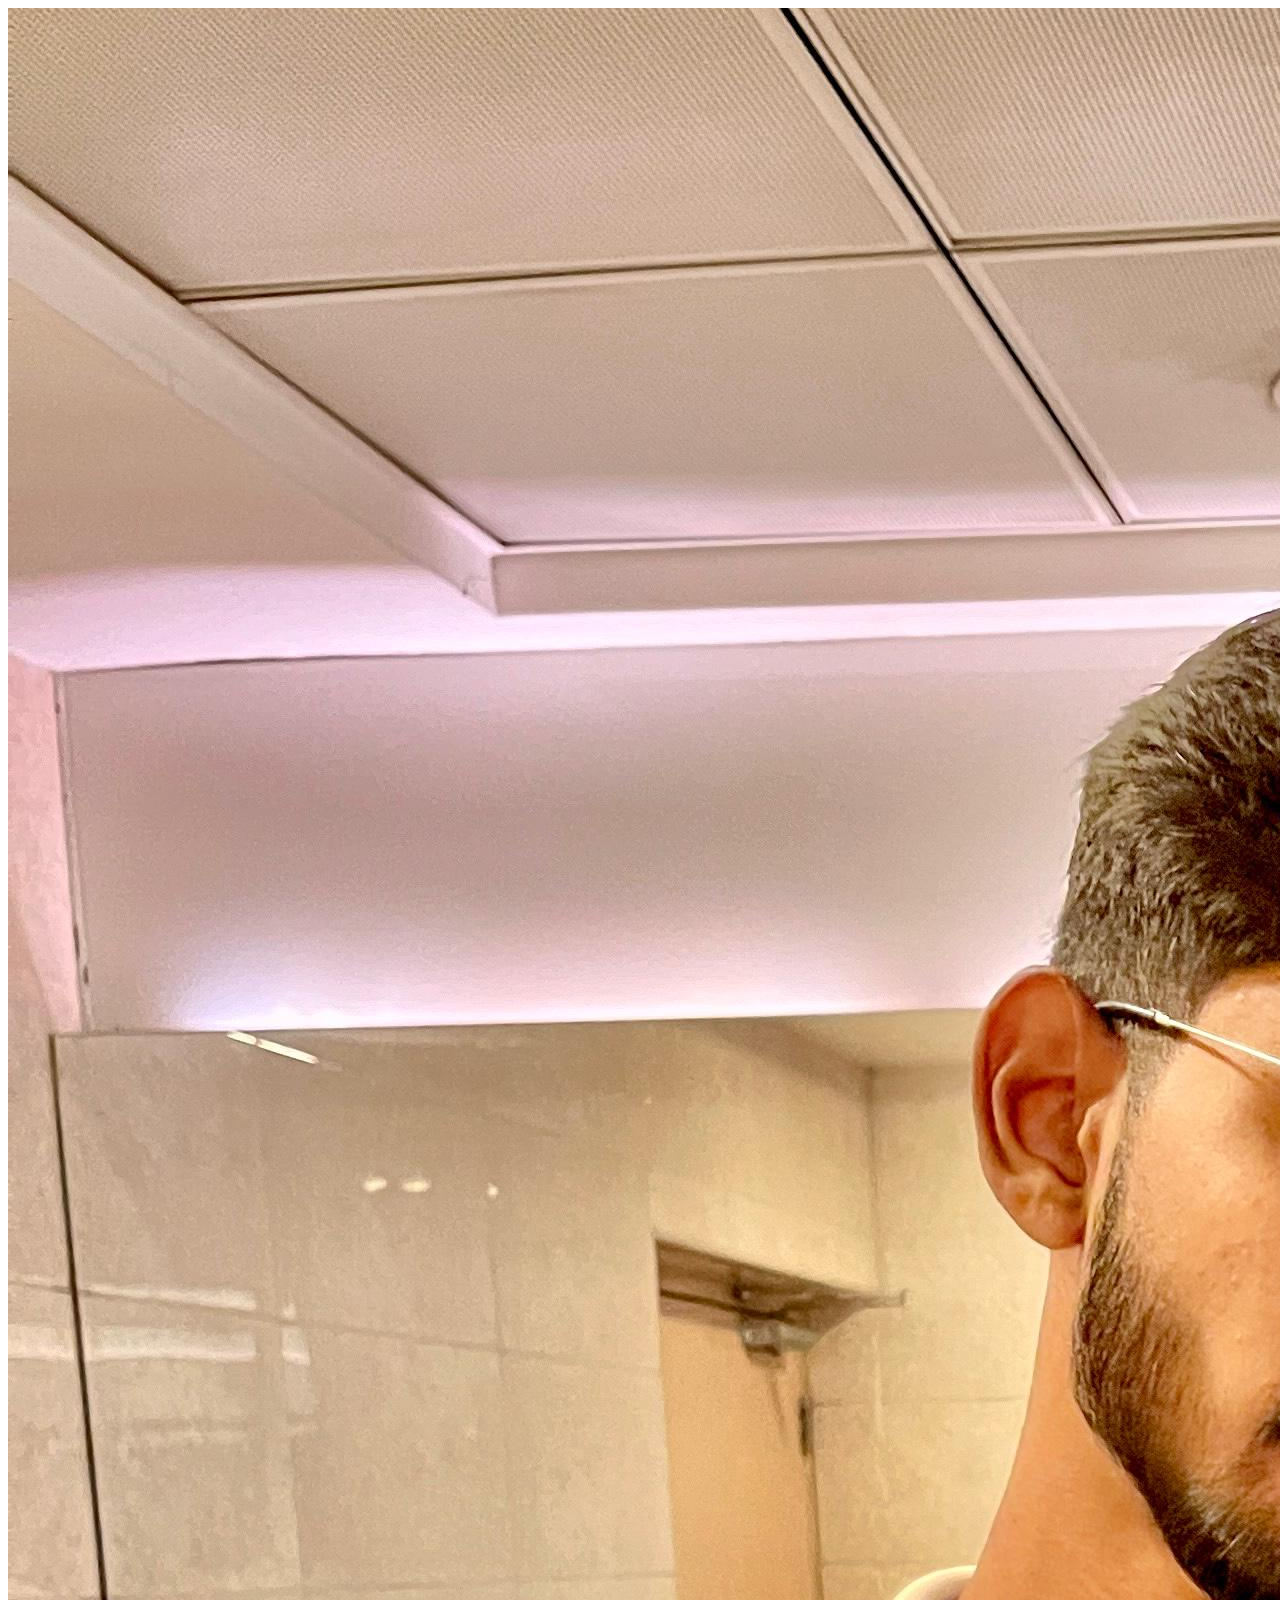
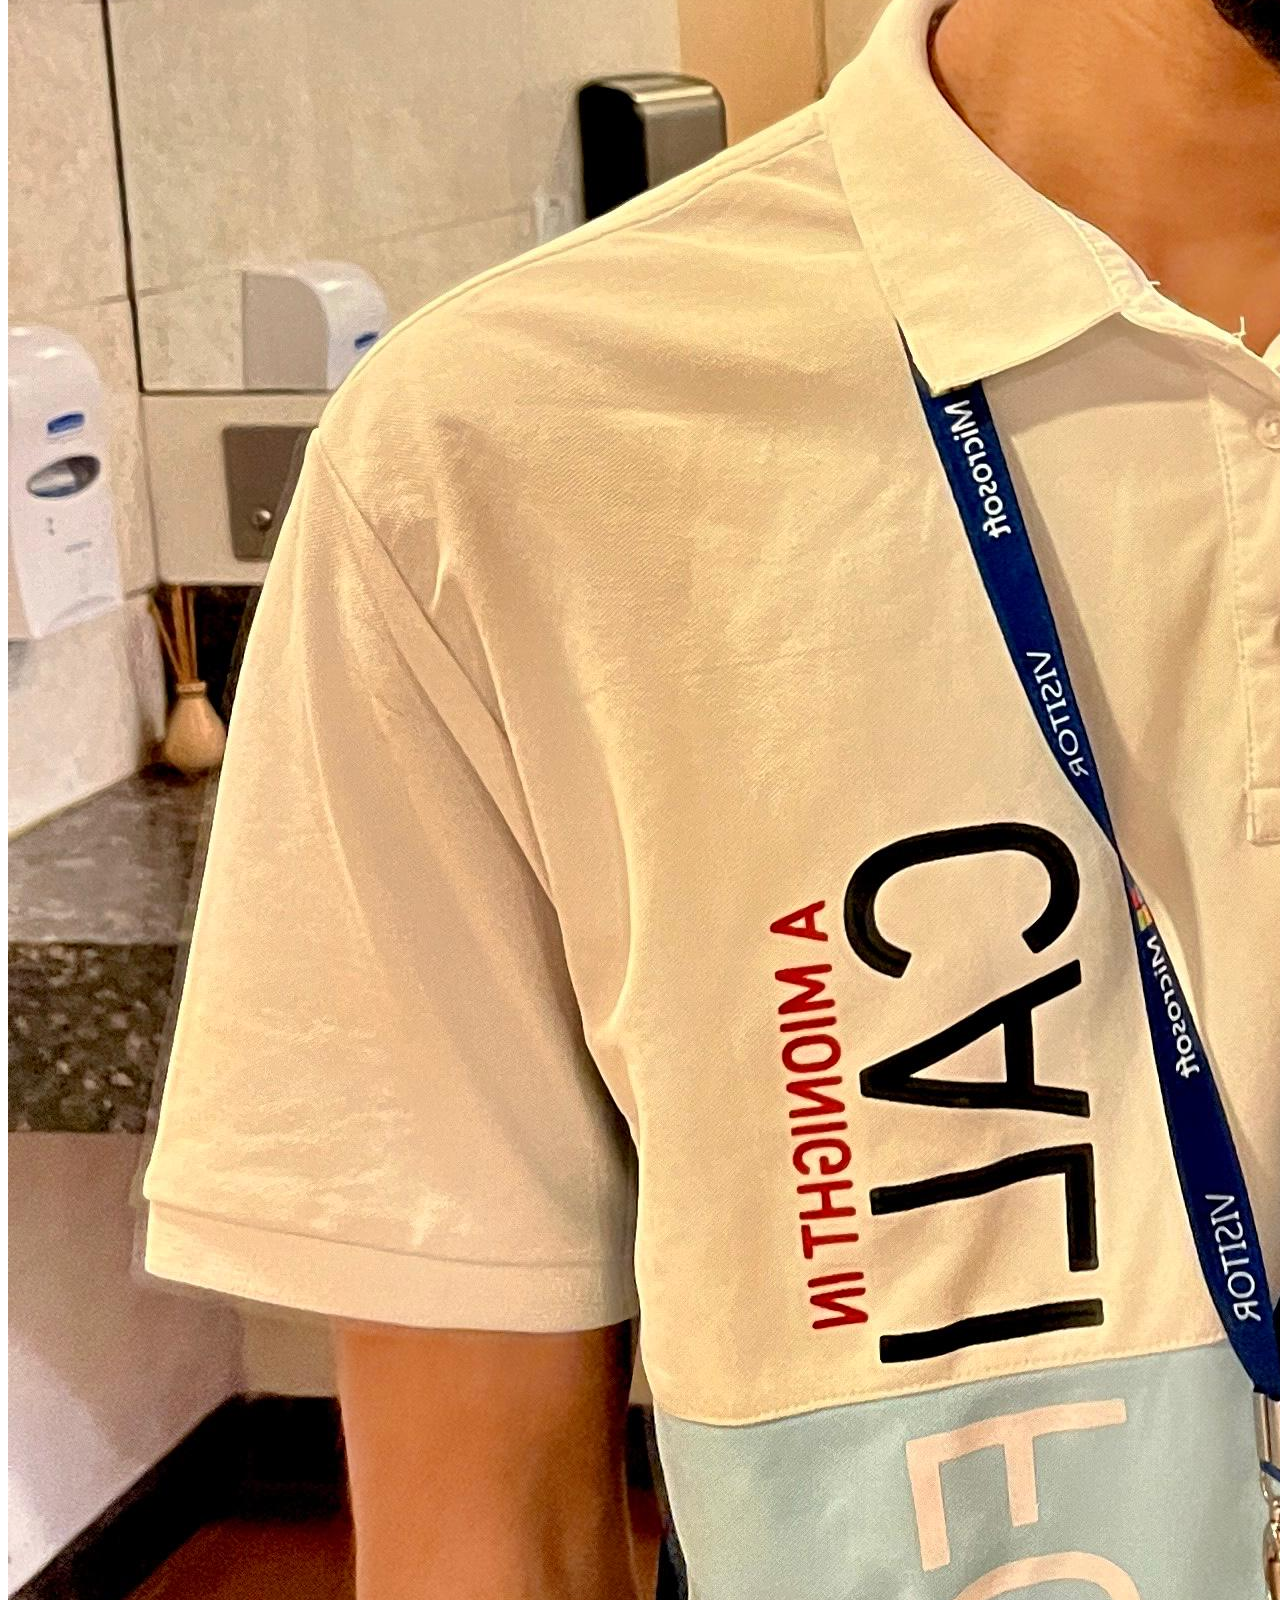
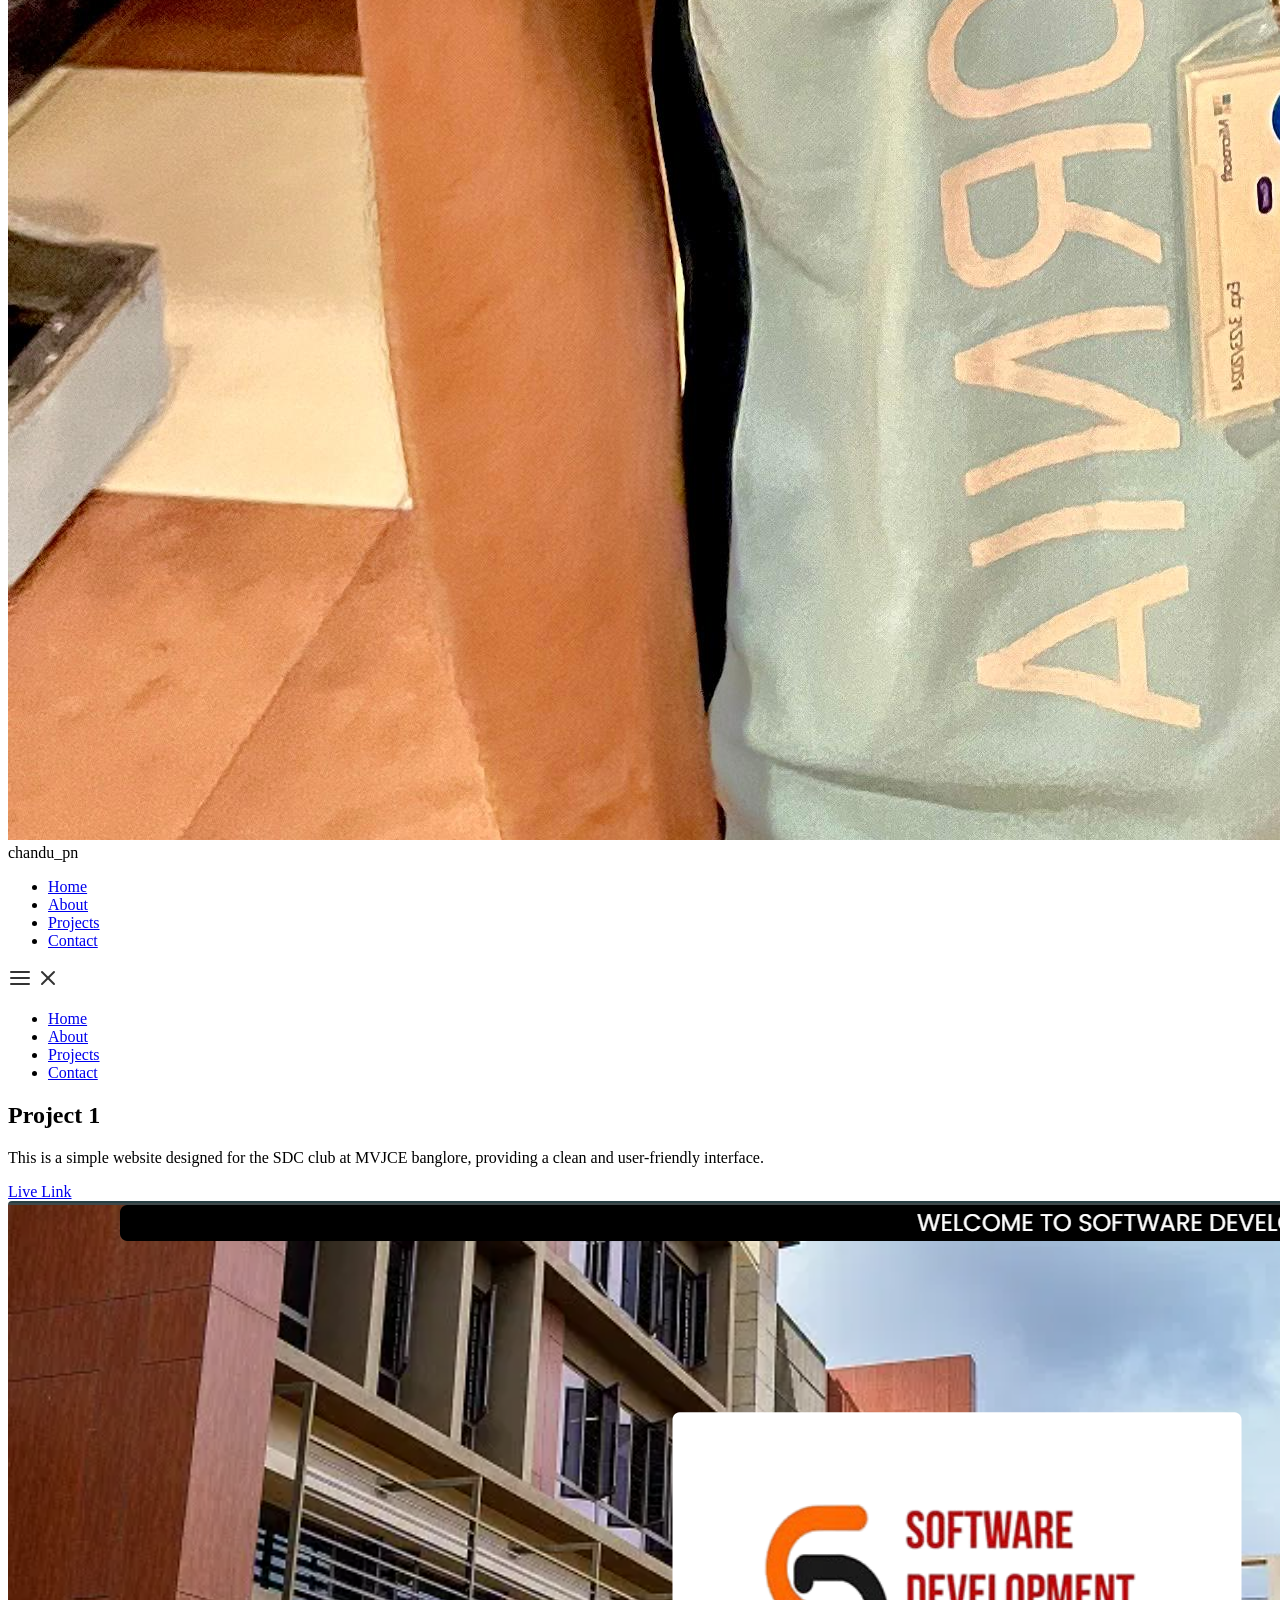
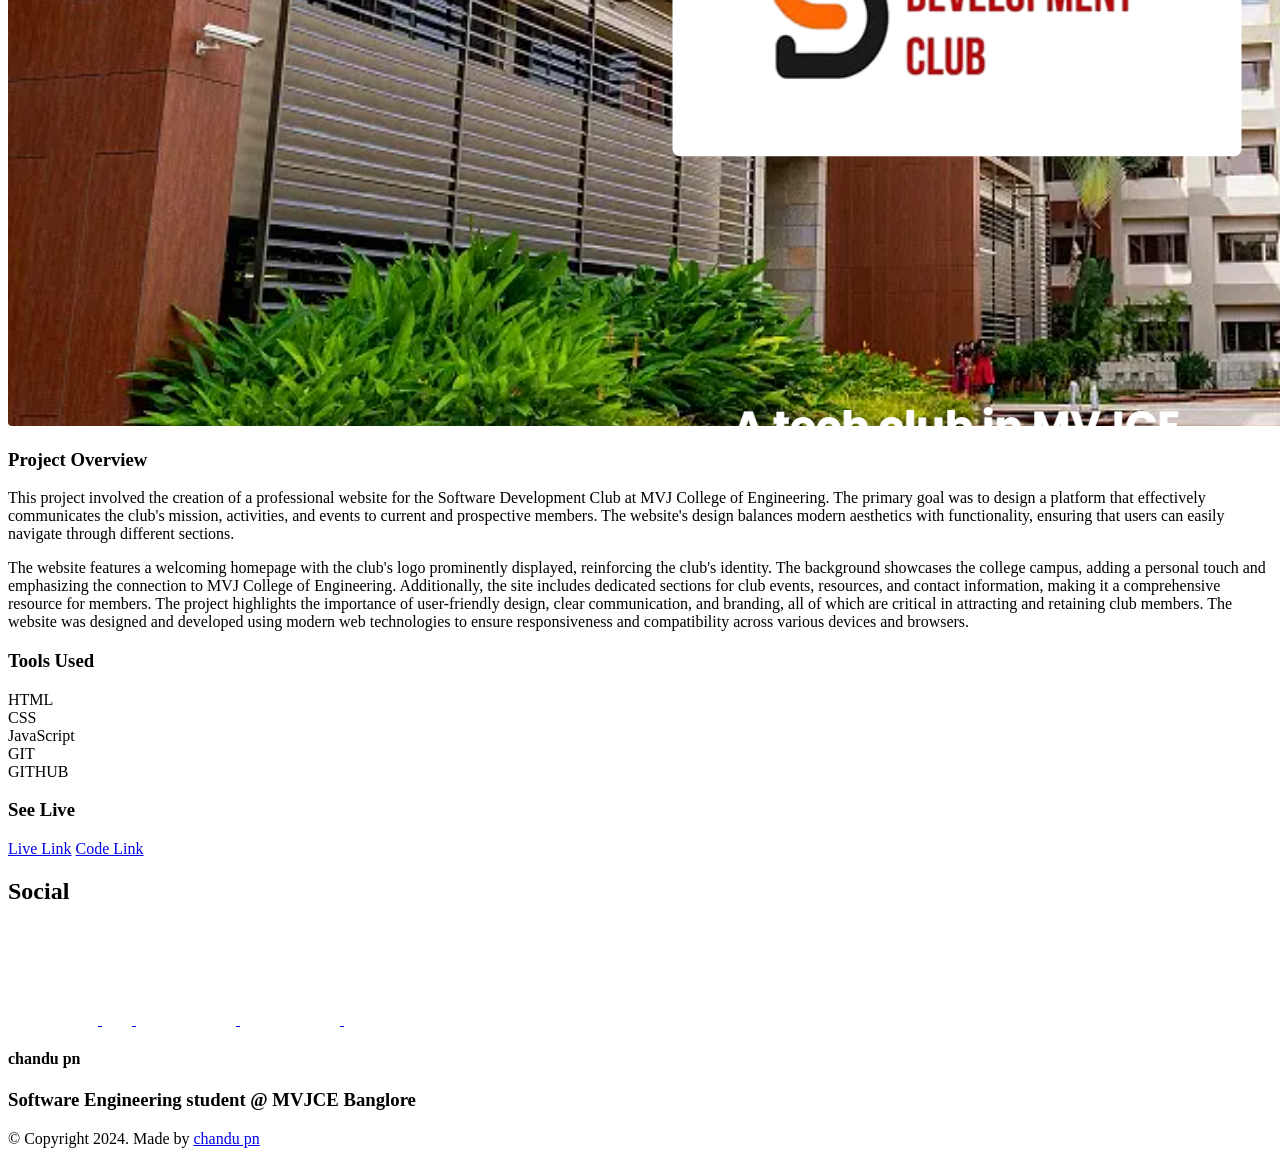
==== project-1.html @ a11f9f8f "first commit" ====
<!DOCTYPE html>
<html lang="en">
  <head>
    <meta charset="UTF-8" />
    <meta name="viewport" content="width=device-width, initial-scale=1.0" />
    <meta http-equiv="X-UA-Compatible" content="ie=edge" />
    <title>Case Study of Project 1</title>
    <meta name="description" content="Case study page of Project" />

    <link rel="stylesheet" href="css/style.css" />

    <link rel="preconnect" href="https://fonts.googleapis.com" />
    <link rel="preconnect" href="https://fonts.gstatic.com" crossorigin />
    <link
      href="https://fonts.googleapis.com/css2?family=Source+Sans+Pro:wght@400;600;700;900&display=swap"
      rel="stylesheet"
    />
  </head>
  <body>
    <header class="header">
      <div class="header__content">
        <div class="header__logo-container">
          <div class="header__logo-img-cont">
            <img
              src="./assets/jpeg/portfolio.jpg"
              alt="Ram Maheshwari Logo Image"
              class="header__logo-img"
            />
          </div>
          <span class="header__logo-sub">chandu_pn</span>
        </div>
        <div class="header__main">
          <ul class="header__links">
            <li class="header__link-wrapper">
              <a href="./index.html" class="header__link"> Home </a>
            </li>
            <li class="header__link-wrapper">
              <a href="./index.html#about" class="header__link">About </a>
            </li>
            <li class="header__link-wrapper">
              <a href="./index.html#projects" class="header__link">
                Projects
              </a>
            </li>
            <li class="header__link-wrapper">
              <a href="./index.html#contact" class="header__link"> Contact </a>
            </li>
          </ul>
          <div class="header__main-ham-menu-cont">
            <img
              src="./assets/svg/ham-menu.svg"
              alt="hamburger menu"
              class="header__main-ham-menu"
            />
            <img
              src="./assets/svg/ham-menu-close.svg"
              alt="hamburger menu close"
              class="header__main-ham-menu-close d-none"
            />
          </div>
        </div>
      </div>
      <div class="header__sm-menu">
        <div class="header__sm-menu-content">
          <ul class="header__sm-menu-links">
            <li class="header__sm-menu-link">
              <a href="./index.html"> Home </a>
            </li>

            <li class="header__sm-menu-link">
              <a href="./index.html#about"> About </a>
            </li>

            <li class="header__sm-menu-link">
              <a href="./index.html#projects"> Projects </a>
            </li>

            <li class="header__sm-menu-link">
              <a href="./index.html#contact"> Contact </a>
            </li>
          </ul>
        </div>
      </div>
    </header>
    <section class="project-cs-hero">
      <div class="project-cs-hero__content">
        <h1 class="heading-primary">Project 1</h1>
        <div class="project-cs-hero__info">
          <p class="text-primary">
            This is a simple website designed for the SDC club at MVJCE banglore,
            providing a clean and user-friendly interface.
          </p>
        </div>
        <div class="project-cs-hero__cta">
          <a href="https://chandupn17.github.io/SDC-web_site/" class="btn btn--bg" target="_blank">Live Link</a>
        </div>
      </div>
    </section>
    <section class="project-details">
      <div class="main-container">
        <div class="project-details__content">
          <div class="project-details__showcase-img-cont">
            <img style="border-radius: 4px;"
              src="./assets/png/pro01.png"
              alt="Project Image"
              class="project-details__showcase-img"
            />
          </div>
          <div class="project-details__content-main">
            <div class="project-details__desc">
              <h3 class="project-details__content-title">Project Overview</h3>
              <p class="project-details__desc-para">
                This project involved the creation of a professional
                 website for the Software Development Club at MVJ College of Engineering. 
                The primary goal was to design a platform that effectively communicates the 
                club's mission, activities, and events to current 
                and prospective members. The website's design balances modern aesthetics with
                 functionality, ensuring that users can
                 easily navigate through different sections.
              </p>
              <p class="project-details__desc-para">
                The website features a welcoming homepage with the club's logo prominently displayed, 
                reinforcing the club's identity. The background showcases the college campus, adding a personal touch and 
                emphasizing the connection to MVJ College of Engineering. Additionally, the site includes dedicated sections for club events, resources, and contact information, making it a comprehensive resource for members. The project highlights the importance of user-friendly design, clear communication, and branding, all of which are critical in attracting and retaining club members. The website was designed and developed using modern web technologies to ensure responsiveness and 
                compatibility across various devices and browsers.
              </p>
            </div>
            <div class="project-details__tools-used">
              <h3 class="project-details__content-title">Tools Used</h3>
              <div class="skills">
                <div class="skills__skill">HTML</div>
                <div class="skills__skill">CSS</div>
                <div class="skills__skill">JavaScript</div>
                <div class="skills__skill">GIT</div>
                <div class="skills__skill">GITHUB</div>
                <!-- <div class="skills__skill">GIT</div>
                <div class="skills__skill">...</div>
                <div class="skills__skill">...</div>
                <div class="skills__skill">...</div>
                <div class="skills__skill">...</div>
                <div class="skills__skill">...</div>
                <div class="skills__skill">...</div> -->
              </div>
            </div>
            <div class="project-details__links">
              <h3 class="project-details__content-title">See Live</h3>
              <a
                href="https://chandupn17.github.io/SDC-web_site/"
                class="btn btn--med btn--theme project-details__links-btn"
                target="_blank"
                >Live Link</a
              >
              <a
                href="https://github.com/chandupn17/SDC-web_site"
                class="btn btn--med btn--theme-inv project-details__links-btn"
                target="_blank"
                >Code Link</a
              >
            </div>
          </div>
        </div>
      </div>
    </section>
    <footer class="main-footer">
      <div class="main-container">
        <div class="main-footer__upper">
          <div class="main-footer__row main-footer__row-1">
            <h2 class="heading heading-sm main-footer__heading-sm">
              <span>Social</span>
            </h2>
            <div class="main-footer__social-cont">
              <a target="_blank" rel="noreferrer" href="#">
                <img
                  class="main-footer__icon"
                  src="./assets/png/linkedin-ico.png"
                  alt="icon"
                />
              </a>
              <a target="_blank" rel="noreferrer" href="#">
                <img
                  class="main-footer__icon"
                  src="./assets/png/github-ico.png"
                  alt="icon"
                />
              </a>
              <a target="_blank" rel="noreferrer" href="#">
                <img
                  class="main-footer__icon"
                  src="./assets/png/twitter-ico.png"
                  alt="icon"
                />
              </a>
              <a target="_blank" rel="noreferrer" href="#">
                <img
                  class="main-footer__icon"
                  src="./assets/png/yt-ico.png"
                  alt="icon"
                />
              </a>
              <a target="_blank" rel="noreferrer" href="#">
                <img
                  class="main-footer__icon main-footer__icon--mr-none"
                  src="./assets/png/insta-ico.png"
                  alt="icon"
                />
              </a>
            </div>
          </div>
          <div class="main-footer__row main-footer__row-2">
            <h4 class="heading heading-sm text-lt">chandu pn</h4>
            <p class="main-footer__short-desc">
             <h3> <p>Software Engineering student @ MVJCE Banglore</p></h3>
            </p>
          </div>
        </div>

        <div class="main-footer__lower">
          &copy; Copyright 2024. Made by
          <a rel="noreferrer" target="_blank" href="chandu_pn"
            >chandu pn</a
          >
        </div>
      </div>
    </footer>
    <script src="./index.js"></script>
  </body>
</html>
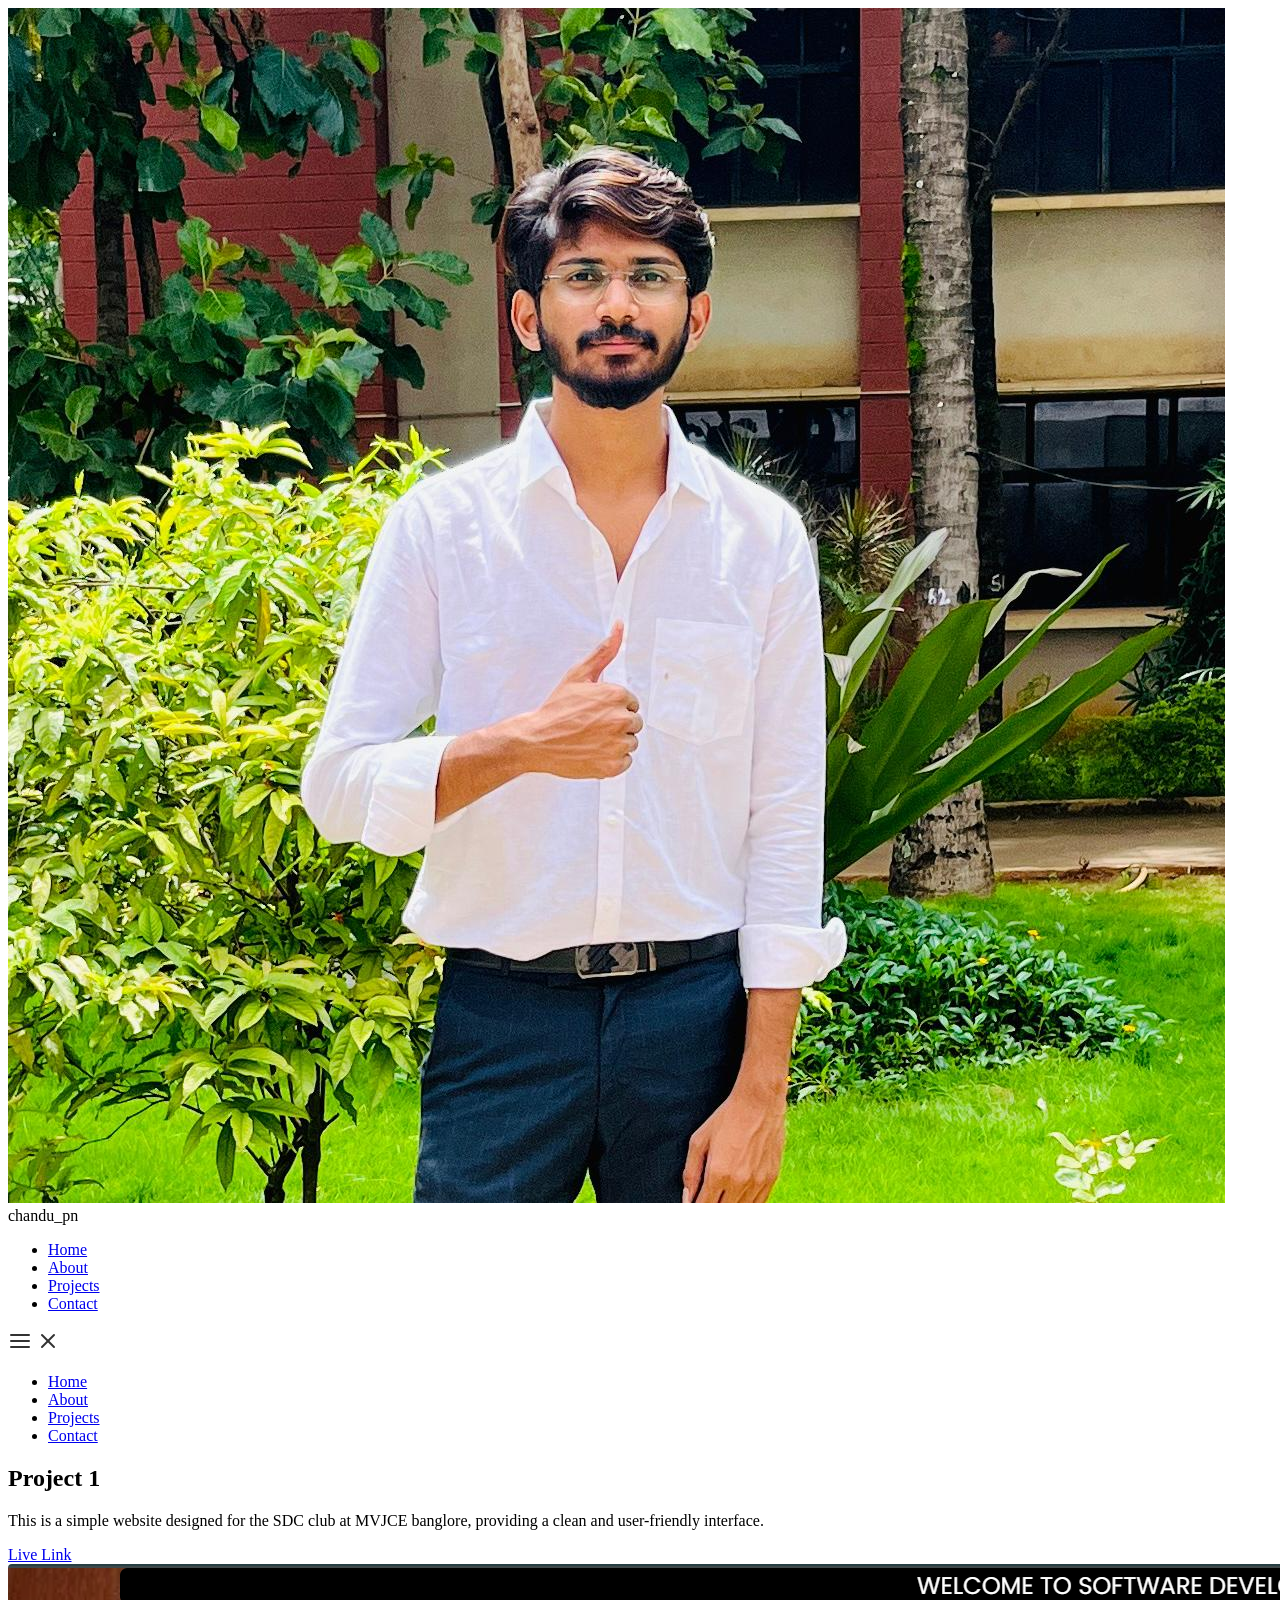
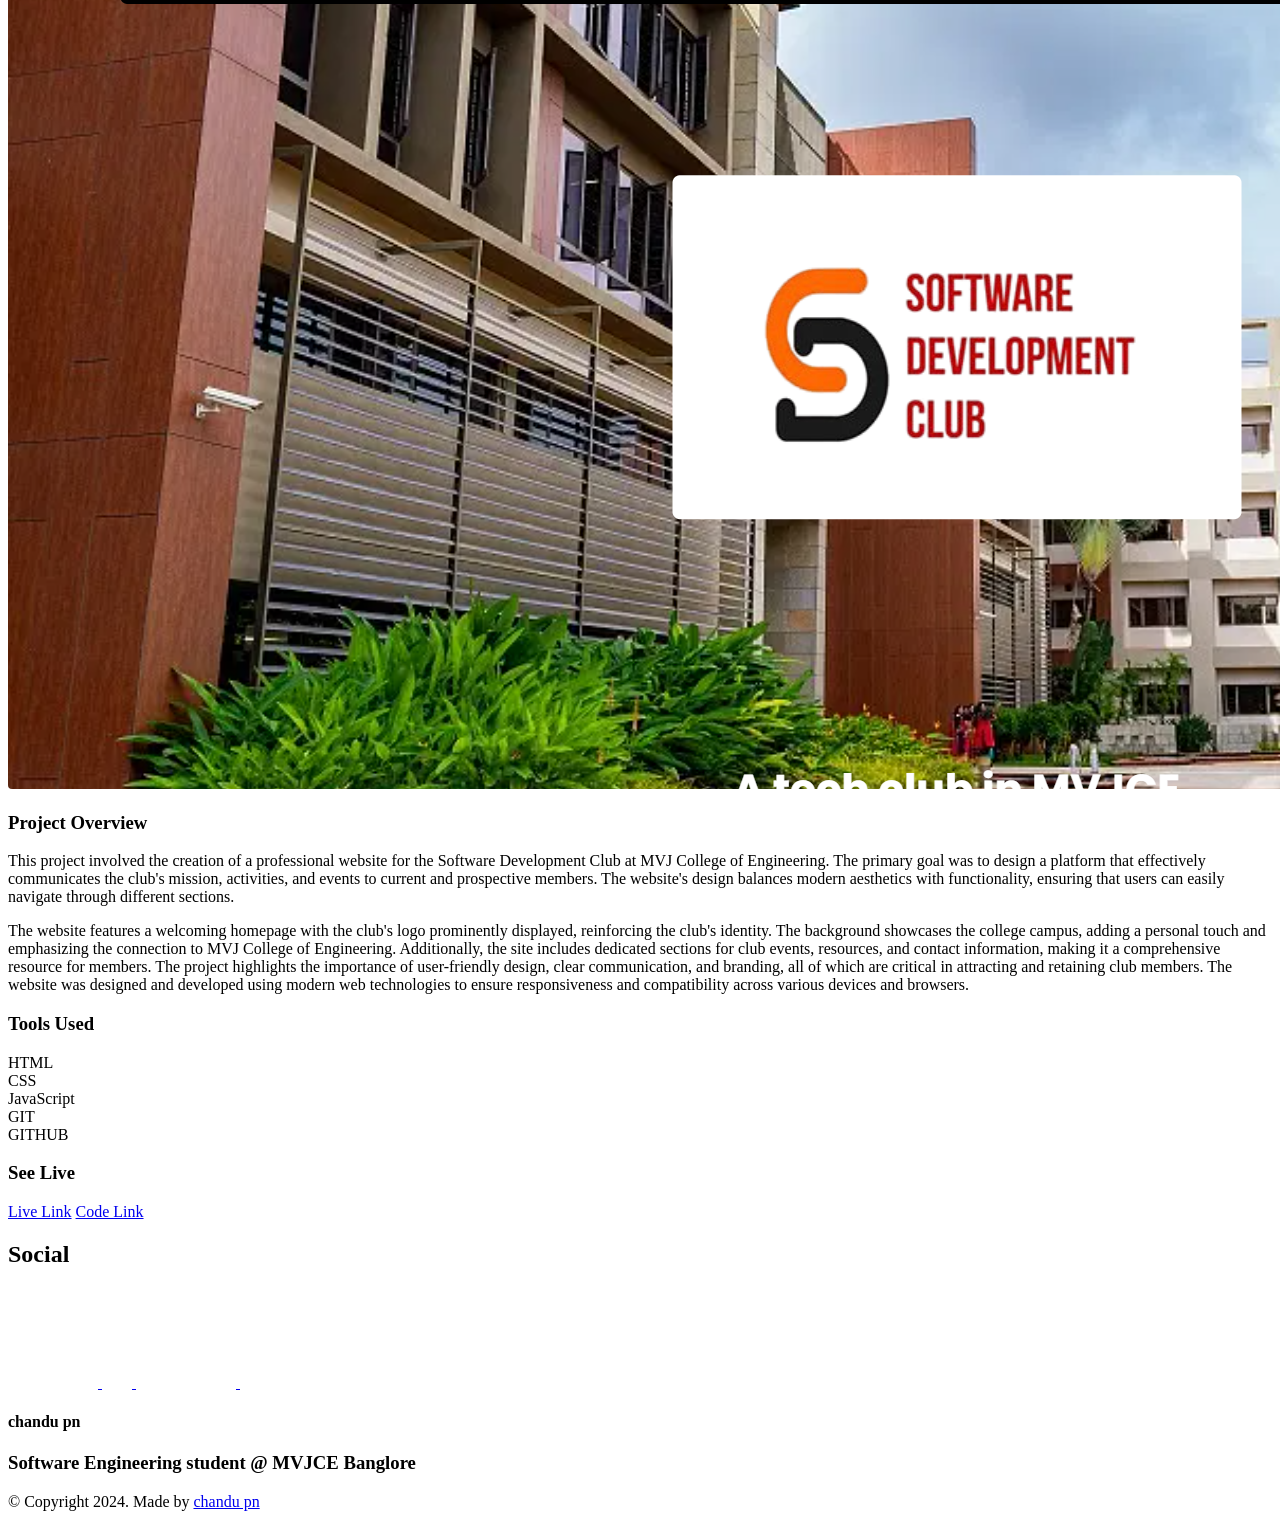
==== commit 242be7f4: "to connect webforms and more" ====
--- a/project-1.html
+++ b/project-1.html
@@ -22,8 +22,8 @@
         <div class="header__logo-container">
           <div class="header__logo-img-cont">
             <img
-              src="./assets/jpeg/portfolio.jpg"
-              alt="Ram Maheshwari Logo Image"
+              src="./assets/jpeg/portnew.jpg"
+              alt="chandu"
               class="header__logo-img"
             />
           </div>
@@ -169,35 +169,36 @@
               <span>Social</span>
             </h2>
             <div class="main-footer__social-cont">
-              <a target="_blank" rel="noreferrer" href="#">
+              <a target="_blank" rel="noreferrer" href="https://www.linkedin.com/in/chandu3247?utm_sou
+              rce=share&utm_campaign=share_via&utm_content=profile&utm_medium=ios_app">
                 <img
                   class="main-footer__icon"
                   src="./assets/png/linkedin-ico.png"
                   alt="icon"
                 />
               </a>
-              <a target="_blank" rel="noreferrer" href="#">
+              <a target="_blank" rel="noreferrer" href="https://github.com/chandupn17">
                 <img
                   class="main-footer__icon"
                   src="./assets/png/github-ico.png"
                   alt="icon"
                 />
               </a>
-              <a target="_blank" rel="noreferrer" href="#">
+              <a target="_blank" rel="noreferrer" href="https://x.com/chandupn312490/">
                 <img
                   class="main-footer__icon"
                   src="./assets/png/twitter-ico.png"
                   alt="icon"
                 />
               </a>
-              <a target="_blank" rel="noreferrer" href="#">
+              <!-- <a target="_blank" rel="noreferrer" href="#">
                 <img
                   class="main-footer__icon"
                   src="./assets/png/yt-ico.png"
                   alt="icon"
                 />
-              </a>
-              <a target="_blank" rel="noreferrer" href="#">
+              </a> -->
+              <a target="_blank" rel="noreferrer" href="https://www.instagram.com/chandan_dhodamane?utm_source=qr">
                 <img
                   class="main-footer__icon main-footer__icon--mr-none"
                   src="./assets/png/insta-ico.png"
